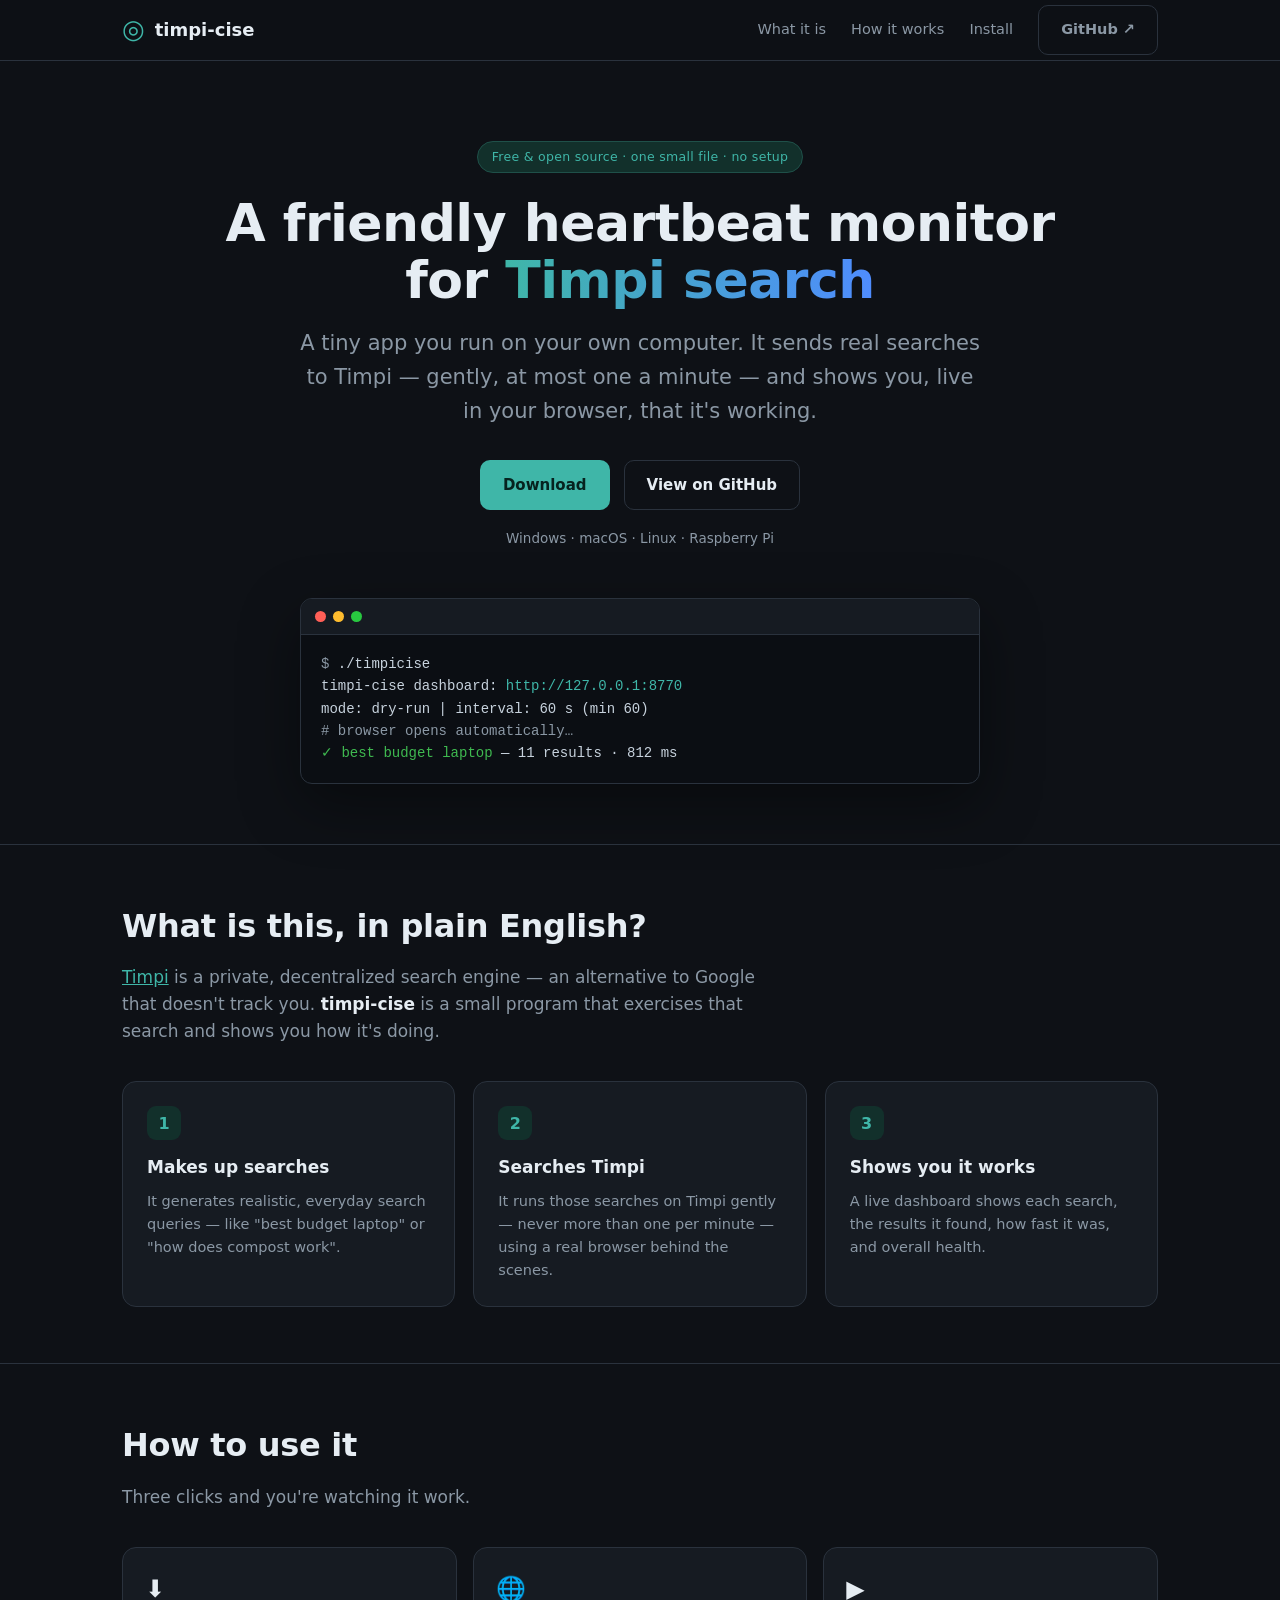
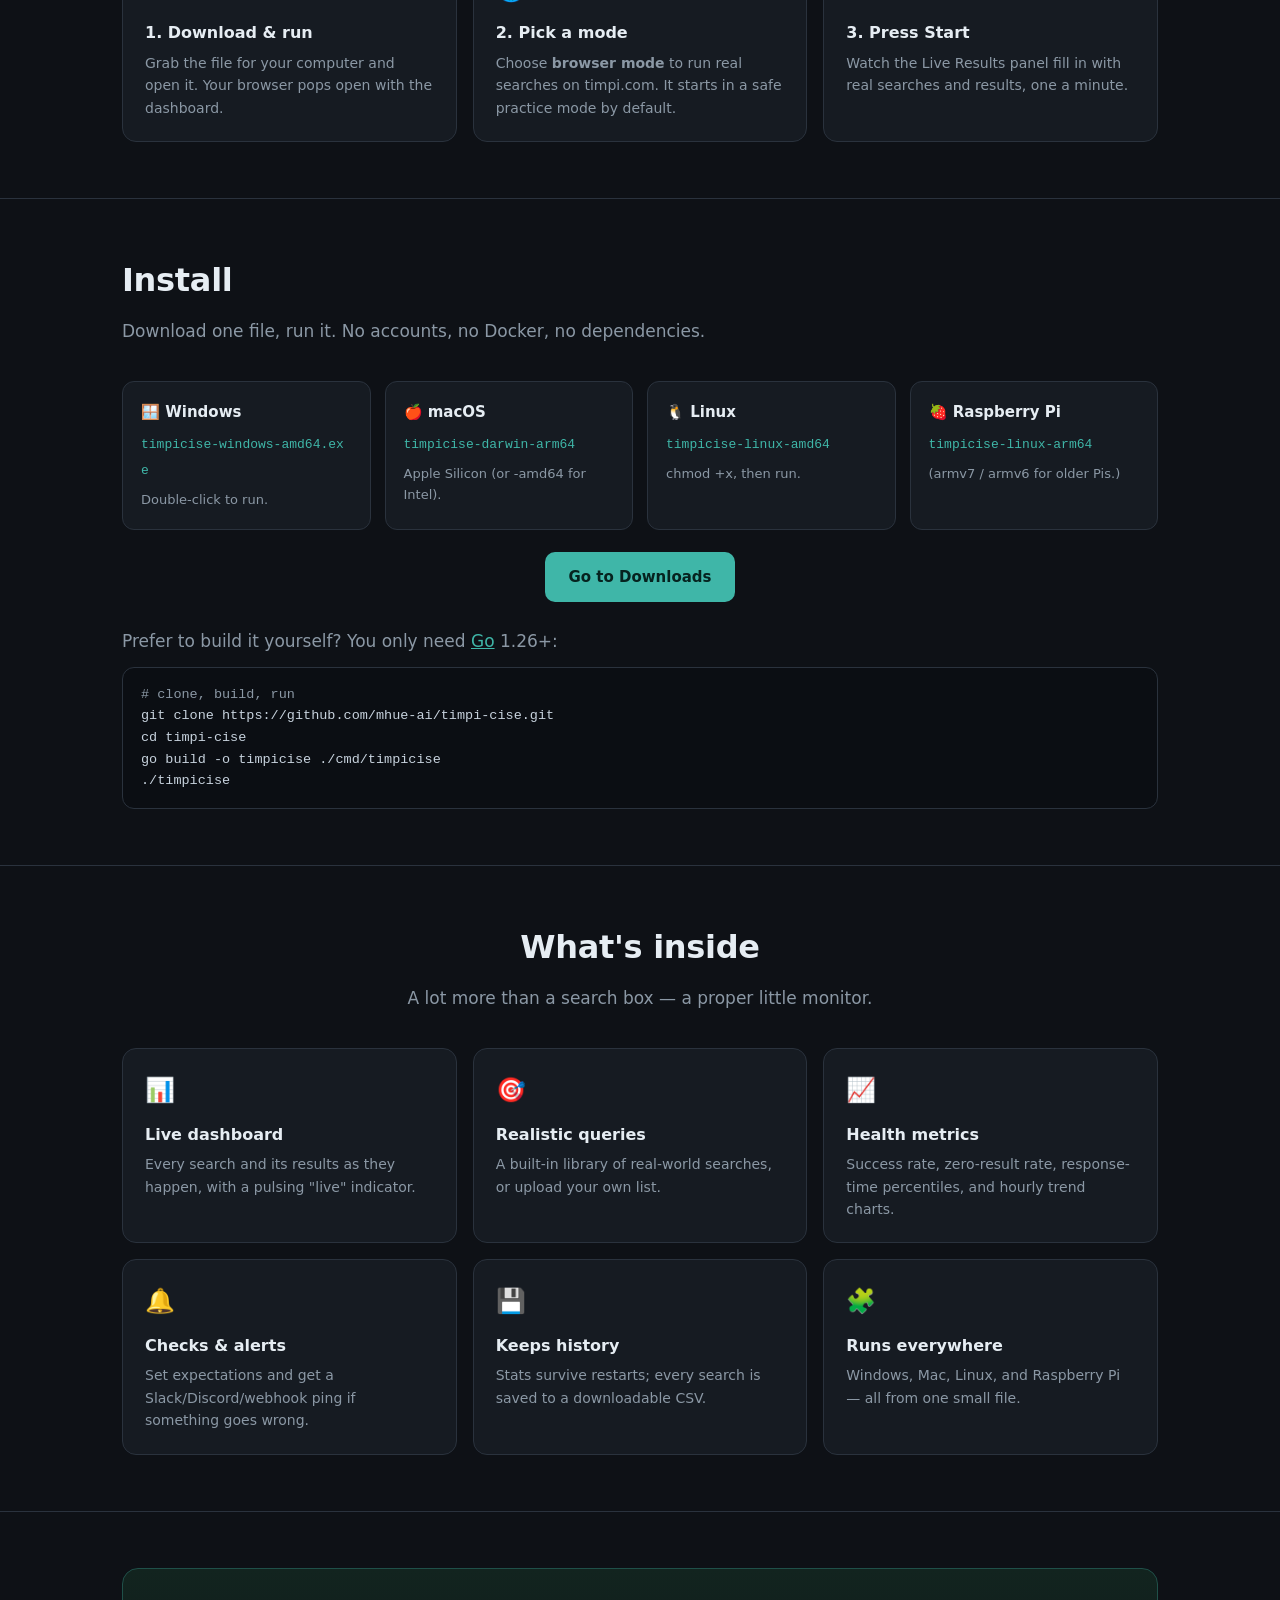
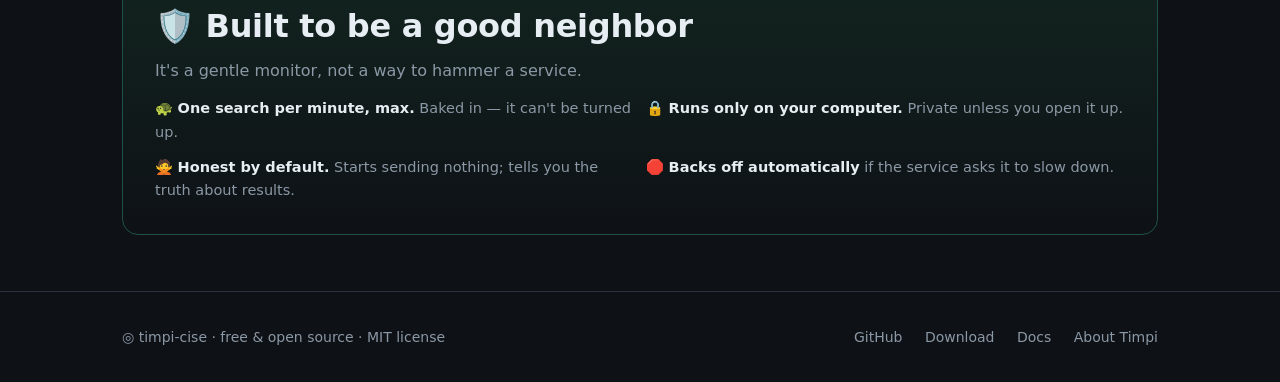
==== docs/index.html @ 6731b407 "Rewrite README in plain language and add a landing-page website - README: lead with a simple "what i" ====
<!doctype html>
<html lang="en">
<head>
<meta charset="utf-8" />
<meta name="viewport" content="width=device-width, initial-scale=1" />
<title>timpi-cise — a friendly heartbeat monitor for Timpi search</title>
<meta name="description" content="A tiny app that runs real searches on Timpi and shows you, live in your browser, that it's working. One file, no setup, runs on Windows, Mac, Linux, and Raspberry Pi." />
<style>
  :root {
    --bg:#0e1116; --panel:#161b22; --panel2:#1c232d; --line:#2a323d;
    --text:#e6edf3; --muted:#8b98a5; --accent:#3fb6a8; --accent2:#4f8cff;
    --ok:#3fb950; --warn:#d29922; --red:#ff5c6c;
    --maxw:1080px;
  }
  * { box-sizing:border-box; }
  html { scroll-behavior:smooth; }
  body {
    margin:0; background:var(--bg); color:var(--text);
    font-family:system-ui,-apple-system,"Segoe UI",Roboto,sans-serif; line-height:1.6;
  }
  a { color:var(--accent); }
  .wrap { max-width:var(--maxw); margin:0 auto; padding:0 22px; }

  /* Nav */
  nav {
    position:sticky; top:0; z-index:10; backdrop-filter:blur(8px);
    background:rgba(14,17,22,.8); border-bottom:1px solid var(--line);
  }
  .navrow { display:flex; align-items:center; justify-content:space-between; height:60px; }
  .logo { display:flex; align-items:center; gap:10px; font-weight:700; font-size:18px; }
  .logo .mark { color:var(--accent); font-size:26px; }
  .navlinks a { color:var(--muted); text-decoration:none; margin-left:20px; font-size:14.5px; }
  .navlinks a:hover { color:var(--text); }

  /* Buttons */
  .btn {
    display:inline-block; padding:12px 22px; border-radius:10px; font-weight:600;
    text-decoration:none; font-size:15px; border:1px solid transparent; transition:.15s;
  }
  .btn-primary { background:var(--accent); color:#06231f; }
  .btn-primary:hover { filter:brightness(1.1); }
  .btn-ghost { background:transparent; border-color:var(--line); color:var(--text); }
  .btn-ghost:hover { border-color:var(--accent); }

  /* Hero */
  .hero { text-align:center; padding:80px 0 60px; }
  .hero .pill {
    display:inline-block; font-size:12.5px; color:var(--accent); background:#12302b;
    border:1px solid #1f5049; padding:5px 14px; border-radius:999px; margin-bottom:22px; letter-spacing:.3px;
  }
  .hero h1 { font-size:clamp(30px,5vw,52px); line-height:1.1; margin:0 0 18px; letter-spacing:-.5px; }
  .hero h1 .grad { background:linear-gradient(90deg,var(--accent),var(--accent2)); -webkit-background-clip:text; background-clip:text; color:transparent; }
  .hero p.lead { font-size:clamp(17px,2.2vw,21px); color:var(--muted); max-width:680px; margin:0 auto 32px; }
  .cta { display:flex; gap:14px; justify-content:center; flex-wrap:wrap; }
  .subnote { color:var(--muted); font-size:13.5px; margin-top:18px; }

  /* Terminal mock */
  .mock {
    max-width:680px; margin:48px auto 0; background:#0b0e13; border:1px solid var(--line);
    border-radius:12px; overflow:hidden; text-align:left; box-shadow:0 20px 60px rgba(0,0,0,.4);
  }
  .mock .bar { display:flex; gap:7px; padding:12px 14px; border-bottom:1px solid var(--line); background:var(--panel); }
  .mock .bar span { width:11px; height:11px; border-radius:50%; }
  .mock .code { padding:18px 20px; font-family:ui-monospace,"SF Mono",Menlo,Consolas,monospace; font-size:14px; color:#c7d2dd; }
  .mock .code .c { color:var(--muted); }
  .mock .code .g { color:var(--ok); }
  .mock .code .a { color:var(--accent); }

  /* Sections */
  section { padding:56px 0; border-top:1px solid var(--line); }
  h2 { font-size:clamp(24px,3.5vw,32px); margin:0 0 12px; letter-spacing:-.3px; }
  .lead-sub { color:var(--muted); max-width:640px; margin:0 0 36px; font-size:17px; }
  .center { text-align:center; }
  .center .lead-sub { margin-left:auto; margin-right:auto; }

  /* Steps */
  .steps { display:grid; grid-template-columns:repeat(3,1fr); gap:18px; }
  .step { background:var(--panel); border:1px solid var(--line); border-radius:14px; padding:24px; }
  .step .n { width:34px; height:34px; border-radius:9px; background:#12302b; color:var(--accent); font-weight:700;
    display:flex; align-items:center; justify-content:center; margin-bottom:14px; }
  .step h3 { margin:0 0 8px; font-size:17px; }
  .step p { margin:0; color:var(--muted); font-size:14.5px; }

  /* Features */
  .grid { display:grid; grid-template-columns:repeat(3,1fr); gap:16px; }
  .card { background:var(--panel); border:1px solid var(--line); border-radius:14px; padding:22px; }
  .card .ico { font-size:24px; margin-bottom:12px; }
  .card h3 { margin:0 0 6px; font-size:16px; }
  .card p { margin:0; color:var(--muted); font-size:14px; }

  /* Install */
  .os-grid { display:grid; grid-template-columns:repeat(auto-fit,minmax(200px,1fr)); gap:14px; margin-bottom:22px; }
  .os { background:var(--panel); border:1px solid var(--line); border-radius:12px; padding:18px; }
  .os h4 { margin:0 0 6px; font-size:15px; }
  .os code { color:var(--accent); font-size:13px; word-break:break-all; }
  pre {
    background:#0b0e13; border:1px solid var(--line); border-radius:12px; padding:16px 18px;
    overflow-x:auto; font-size:13.5px; color:#c7d2dd; margin:0;
  }
  pre .c { color:var(--muted); }

  /* Safety */
  .safety { background:linear-gradient(180deg,#12241f,#0e1116); border:1px solid #1f5049; border-radius:16px; padding:32px; }
  .safety ul { margin:14px 0 0; padding-left:0; list-style:none; display:grid; grid-template-columns:1fr 1fr; gap:12px; }
  .safety li { color:var(--muted); font-size:14.5px; }
  .safety li b { color:var(--text); }

  footer { border-top:1px solid var(--line); padding:34px 0; color:var(--muted); font-size:14px; }
  .footrow { display:flex; justify-content:space-between; flex-wrap:wrap; gap:12px; align-items:center; }
  footer a { color:var(--muted); text-decoration:none; margin-left:18px; }
  footer a:hover { color:var(--text); }

  @media (max-width:760px) {
    .steps, .grid { grid-template-columns:1fr; }
    .safety ul { grid-template-columns:1fr; }
    .navlinks a:not(.btn) { display:none; }
  }
</style>
</head>
<body>

<nav>
  <div class="wrap navrow">
    <div class="logo"><span class="mark">◎</span> timpi-cise</div>
    <div class="navlinks">
      <a href="#what">What it is</a>
      <a href="#how">How it works</a>
      <a href="#install">Install</a>
      <a class="btn btn-ghost" href="https://github.com/mhue-ai/timpi-cise">GitHub ↗</a>
    </div>
  </div>
</nav>

<header class="hero">
  <div class="wrap">
    <span class="pill">Free &amp; open source · one small file · no setup</span>
    <h1>A friendly heartbeat monitor<br />for <span class="grad">Timpi search</span></h1>
    <p class="lead">A tiny app you run on your own computer. It sends real searches to Timpi
      — gently, at most one a minute — and shows you, live in your browser, that it's working.</p>
    <div class="cta">
      <a class="btn btn-primary" href="https://github.com/mhue-ai/timpi-cise/releases/latest">Download</a>
      <a class="btn btn-ghost" href="https://github.com/mhue-ai/timpi-cise">View on GitHub</a>
    </div>
    <p class="subnote">Windows · macOS · Linux · Raspberry Pi</p>

    <div class="mock" role="img" aria-label="Terminal showing the app starting and opening a dashboard">
      <div class="bar"><span style="background:#ff5f57"></span><span style="background:#febc2e"></span><span style="background:#28c840"></span></div>
      <div class="code">
        <span class="c">$</span> ./timpicise<br />
        timpi-cise dashboard: <span class="a">http://127.0.0.1:8770</span><br />
        mode: dry-run | interval: 60 s (min 60)<br />
        <span class="c"># browser opens automatically…</span><br />
        <span class="g">✓ best budget laptop</span> — 11 results · 812 ms
      </div>
    </div>
  </div>
</header>

<section id="what">
  <div class="wrap">
    <h2>What is this, in plain English?</h2>
    <p class="lead-sub"><a href="https://timpi.io">Timpi</a> is a private, decentralized search
      engine — an alternative to Google that doesn't track you. <b style="color:var(--text)">timpi-cise</b>
      is a small program that exercises that search and shows you how it's doing.</p>
    <div class="steps">
      <div class="step">
        <div class="n">1</div>
        <h3>Makes up searches</h3>
        <p>It generates realistic, everyday search queries — like "best budget laptop" or "how does compost work".</p>
      </div>
      <div class="step">
        <div class="n">2</div>
        <h3>Searches Timpi</h3>
        <p>It runs those searches on Timpi gently — never more than one per minute — using a real browser behind the scenes.</p>
      </div>
      <div class="step">
        <div class="n">3</div>
        <h3>Shows you it works</h3>
        <p>A live dashboard shows each search, the results it found, how fast it was, and overall health.</p>
      </div>
    </div>
  </div>
</section>

<section id="how">
  <div class="wrap">
    <h2>How to use it</h2>
    <p class="lead-sub">Three clicks and you're watching it work.</p>
    <div class="grid">
      <div class="card"><div class="ico">⬇️</div><h3>1. Download &amp; run</h3><p>Grab the file for your computer and open it. Your browser pops open with the dashboard.</p></div>
      <div class="card"><div class="ico">🌐</div><h3>2. Pick a mode</h3><p>Choose <b>browser mode</b> to run real searches on timpi.com. It starts in a safe practice mode by default.</p></div>
      <div class="card"><div class="ico">▶️</div><h3>3. Press Start</h3><p>Watch the Live Results panel fill in with real searches and results, one a minute.</p></div>
    </div>
  </div>
</section>

<section id="install">
  <div class="wrap">
    <h2>Install</h2>
    <p class="lead-sub">Download one file, run it. No accounts, no Docker, no dependencies.</p>
    <div class="os-grid">
      <div class="os"><h4>🪟 Windows</h4><code>timpicise-windows-amd64.exe</code><p style="color:var(--muted);font-size:13px;margin:8px 0 0">Double-click to run.</p></div>
      <div class="os"><h4>🍎 macOS</h4><code>timpicise-darwin-arm64</code><p style="color:var(--muted);font-size:13px;margin:8px 0 0">Apple Silicon (or -amd64 for Intel).</p></div>
      <div class="os"><h4>🐧 Linux</h4><code>timpicise-linux-amd64</code><p style="color:var(--muted);font-size:13px;margin:8px 0 0">chmod +x, then run.</p></div>
      <div class="os"><h4>🍓 Raspberry Pi</h4><code>timpicise-linux-arm64</code><p style="color:var(--muted);font-size:13px;margin:8px 0 0">(armv7 / armv6 for older Pis.)</p></div>
    </div>
    <div style="text-align:center;margin-bottom:26px">
      <a class="btn btn-primary" href="https://github.com/mhue-ai/timpi-cise/releases/latest">Go to Downloads</a>
    </div>
    <p class="lead-sub" style="margin-bottom:12px">Prefer to build it yourself? You only need <a href="https://go.dev/dl/">Go</a> 1.26+:</p>
    <pre><span class="c"># clone, build, run</span>
git clone https://github.com/mhue-ai/timpi-cise.git
cd timpi-cise
go build -o timpicise ./cmd/timpicise
./timpicise</pre>
  </div>
</section>

<section>
  <div class="wrap center">
    <h2>What's inside</h2>
    <p class="lead-sub">A lot more than a search box — a proper little monitor.</p>
    <div class="grid" style="text-align:left">
      <div class="card"><div class="ico">📊</div><h3>Live dashboard</h3><p>Every search and its results as they happen, with a pulsing "live" indicator.</p></div>
      <div class="card"><div class="ico">🎯</div><h3>Realistic queries</h3><p>A built-in library of real-world searches, or upload your own list.</p></div>
      <div class="card"><div class="ico">📈</div><h3>Health metrics</h3><p>Success rate, zero-result rate, response-time percentiles, and hourly trend charts.</p></div>
      <div class="card"><div class="ico">🔔</div><h3>Checks &amp; alerts</h3><p>Set expectations and get a Slack/Discord/webhook ping if something goes wrong.</p></div>
      <div class="card"><div class="ico">💾</div><h3>Keeps history</h3><p>Stats survive restarts; every search is saved to a downloadable CSV.</p></div>
      <div class="card"><div class="ico">🧩</div><h3>Runs everywhere</h3><p>Windows, Mac, Linux, and Raspberry Pi — all from one small file.</p></div>
    </div>
  </div>
</section>

<section>
  <div class="wrap">
    <div class="safety">
      <h2 style="margin-bottom:6px">🛡️ Built to be a good neighbor</h2>
      <p style="color:var(--muted);margin:0">It's a gentle monitor, not a way to hammer a service.</p>
      <ul>
        <li>🐢 <b>One search per minute, max.</b> Baked in — it can't be turned up.</li>
        <li>🔒 <b>Runs only on your computer.</b> Private unless you open it up.</li>
        <li>🙅 <b>Honest by default.</b> Starts sending nothing; tells you the truth about results.</li>
        <li>🛑 <b>Backs off automatically</b> if the service asks it to slow down.</li>
      </ul>
    </div>
  </div>
</section>

<footer>
  <div class="wrap footrow">
    <div>◎ timpi-cise · free &amp; open source · MIT license</div>
    <div>
      <a href="https://github.com/mhue-ai/timpi-cise">GitHub</a>
      <a href="https://github.com/mhue-ai/timpi-cise/releases/latest">Download</a>
      <a href="https://github.com/mhue-ai/timpi-cise/blob/main/DETAILS.md">Docs</a>
      <a href="https://timpi.io">About Timpi</a>
    </div>
  </div>
</footer>

</body>
</html>
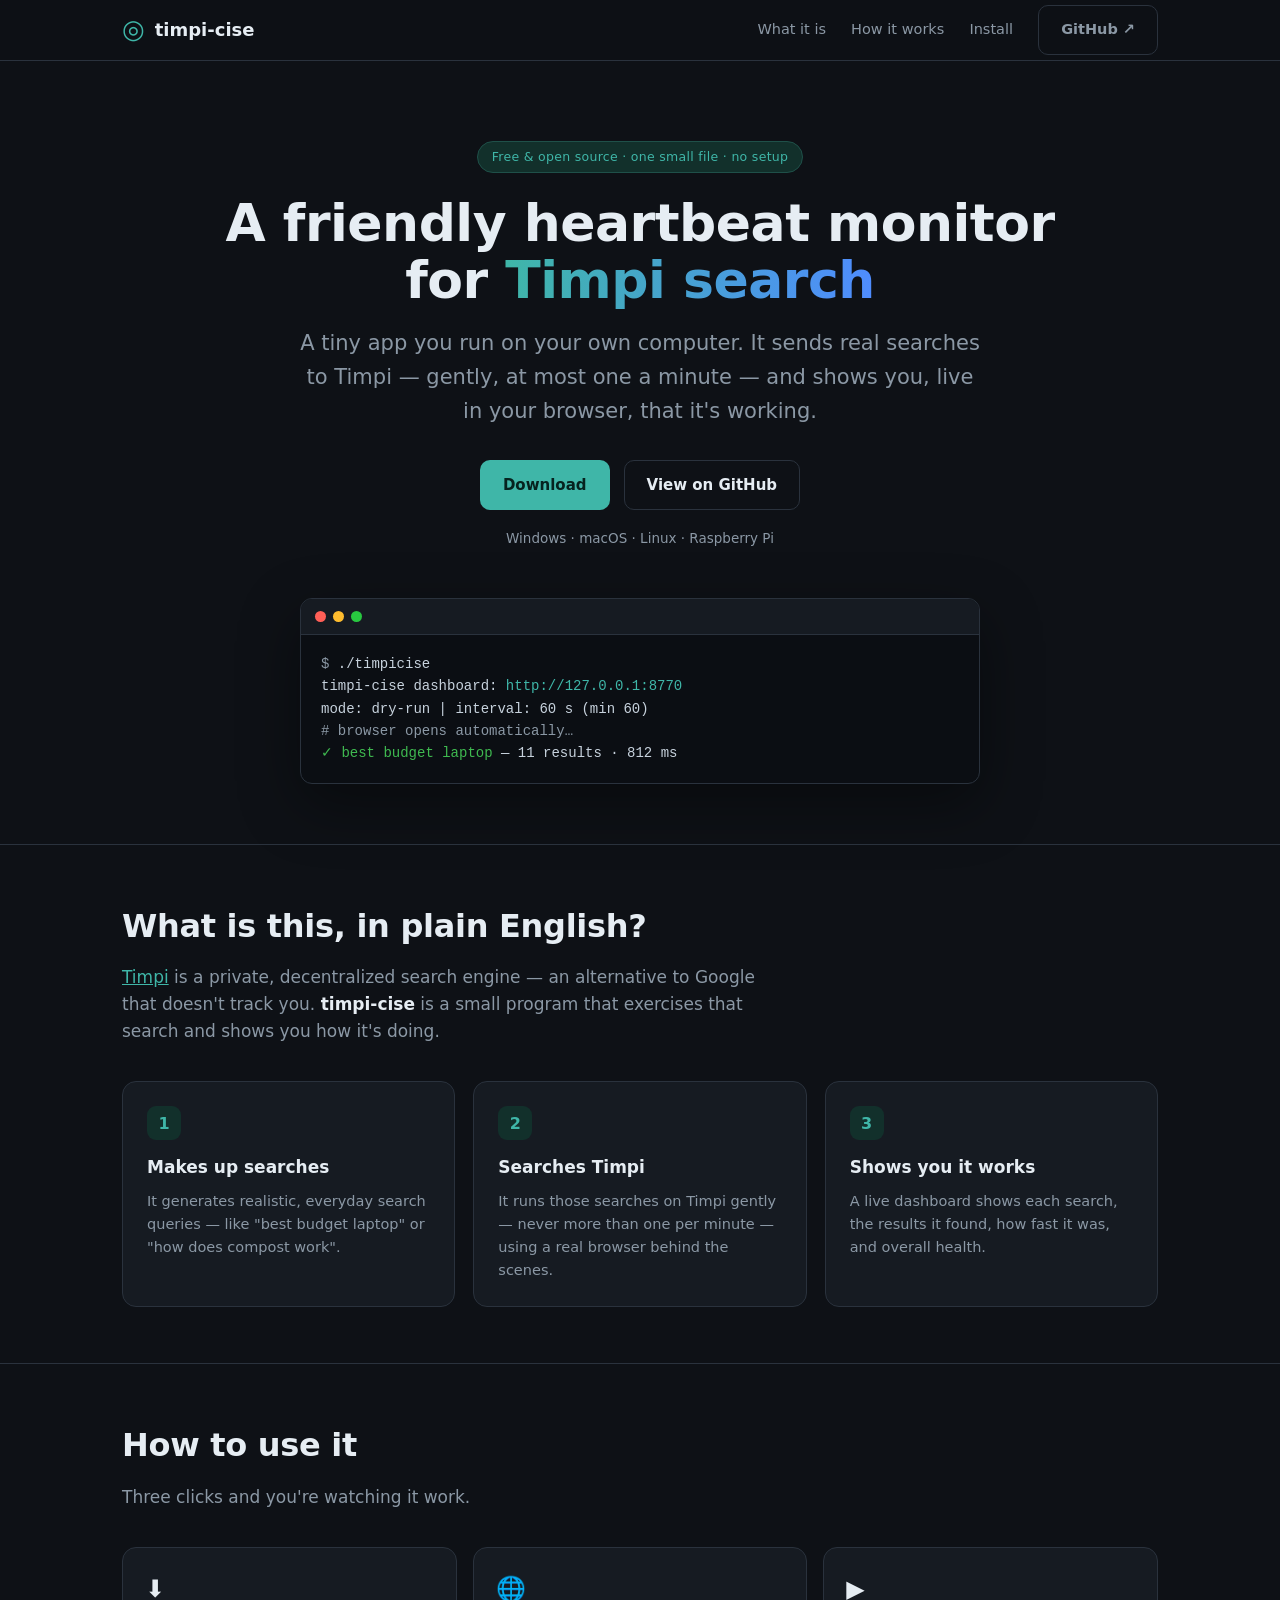
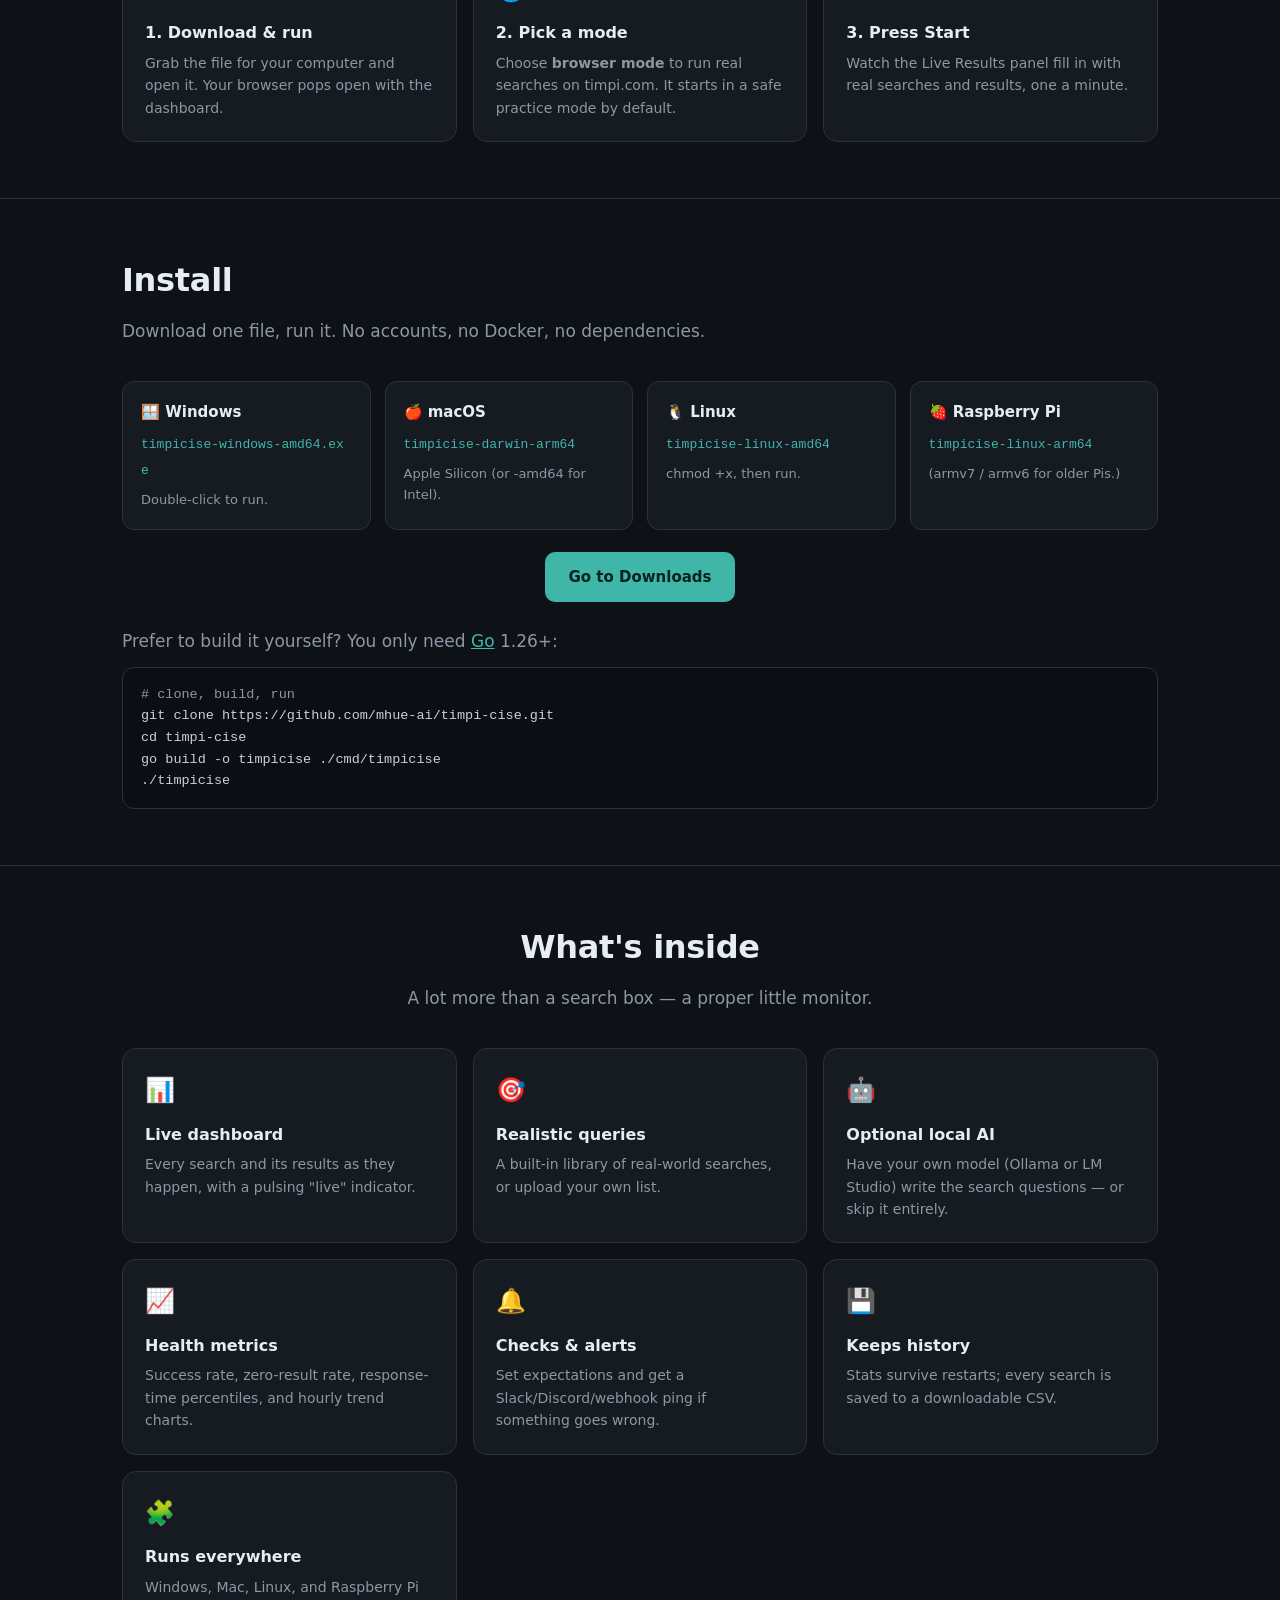
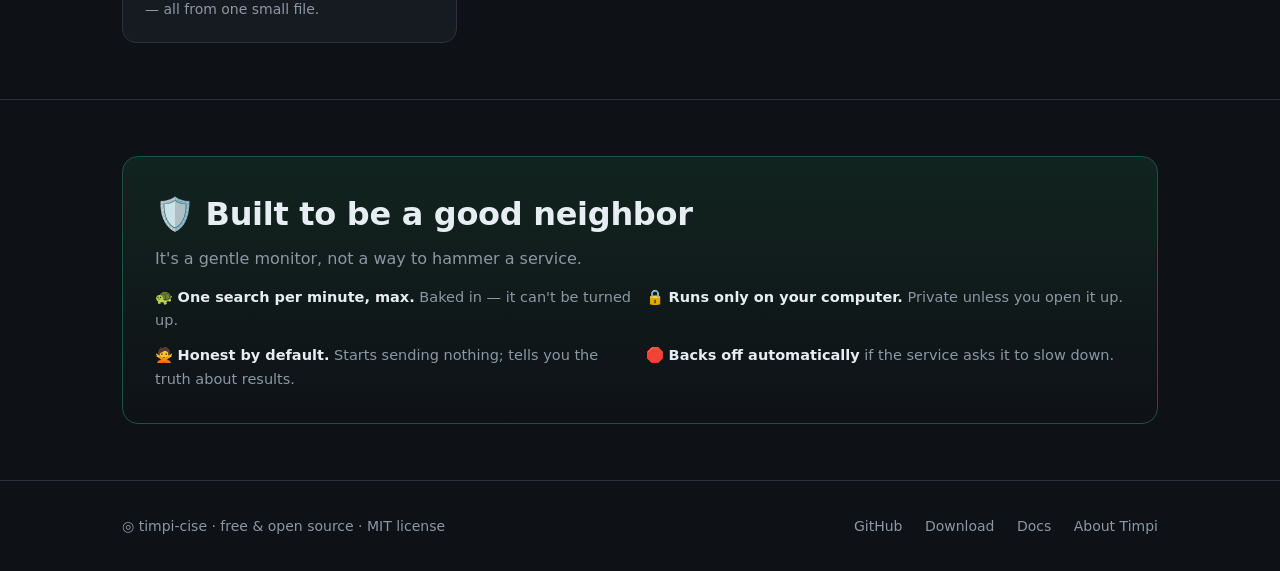
==== commit 71c64fb1: "Docs refresh: model picker, LM Studio, reasoning models, local-AI feature Bring the docs current wit" ====
--- a/docs/index.html
+++ b/docs/index.html
@@ -223,6 +223,7 @@
     <div class="grid" style="text-align:left">
       <div class="card"><div class="ico">📊</div><h3>Live dashboard</h3><p>Every search and its results as they happen, with a pulsing "live" indicator.</p></div>
       <div class="card"><div class="ico">🎯</div><h3>Realistic queries</h3><p>A built-in library of real-world searches, or upload your own list.</p></div>
+      <div class="card"><div class="ico">🤖</div><h3>Optional local AI</h3><p>Have your own model (Ollama or LM Studio) write the search questions — or skip it entirely.</p></div>
       <div class="card"><div class="ico">📈</div><h3>Health metrics</h3><p>Success rate, zero-result rate, response-time percentiles, and hourly trend charts.</p></div>
       <div class="card"><div class="ico">🔔</div><h3>Checks &amp; alerts</h3><p>Set expectations and get a Slack/Discord/webhook ping if something goes wrong.</p></div>
       <div class="card"><div class="ico">💾</div><h3>Keeps history</h3><p>Stats survive restarts; every search is saved to a downloadable CSV.</p></div>
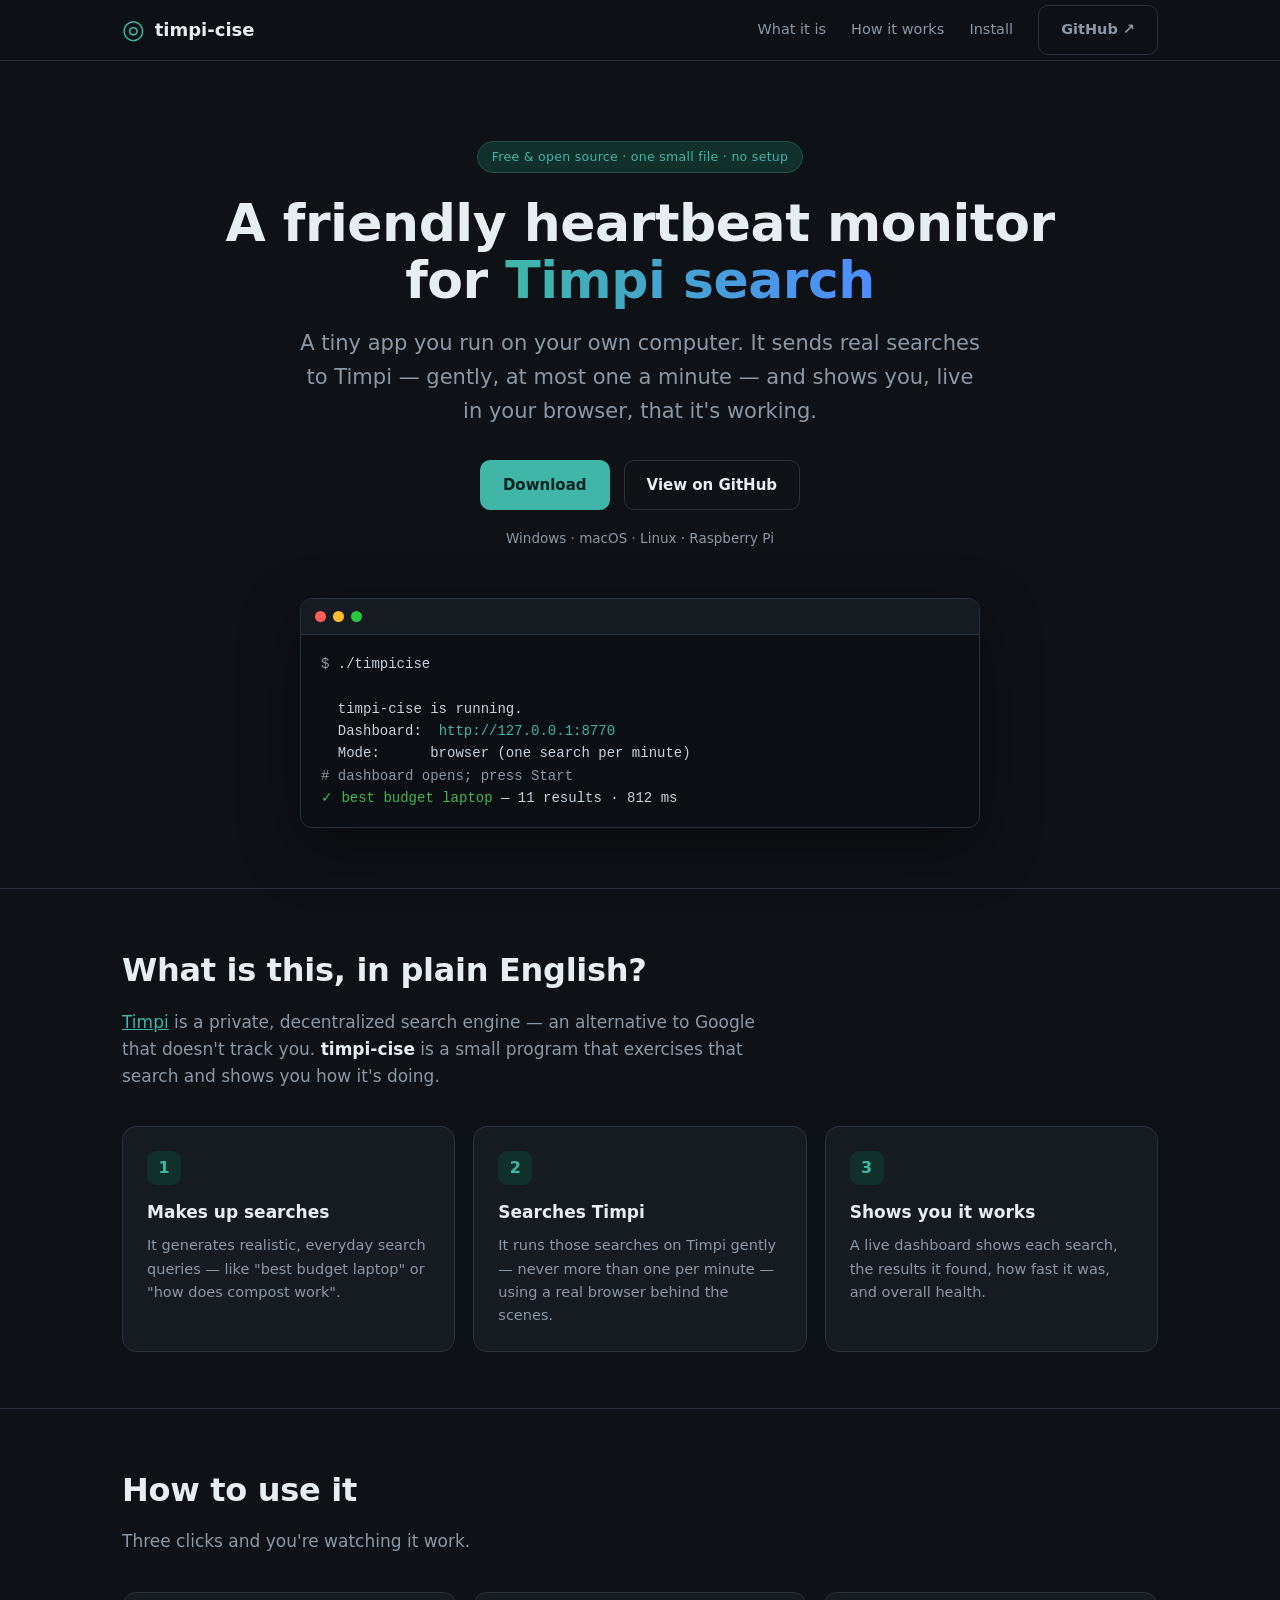
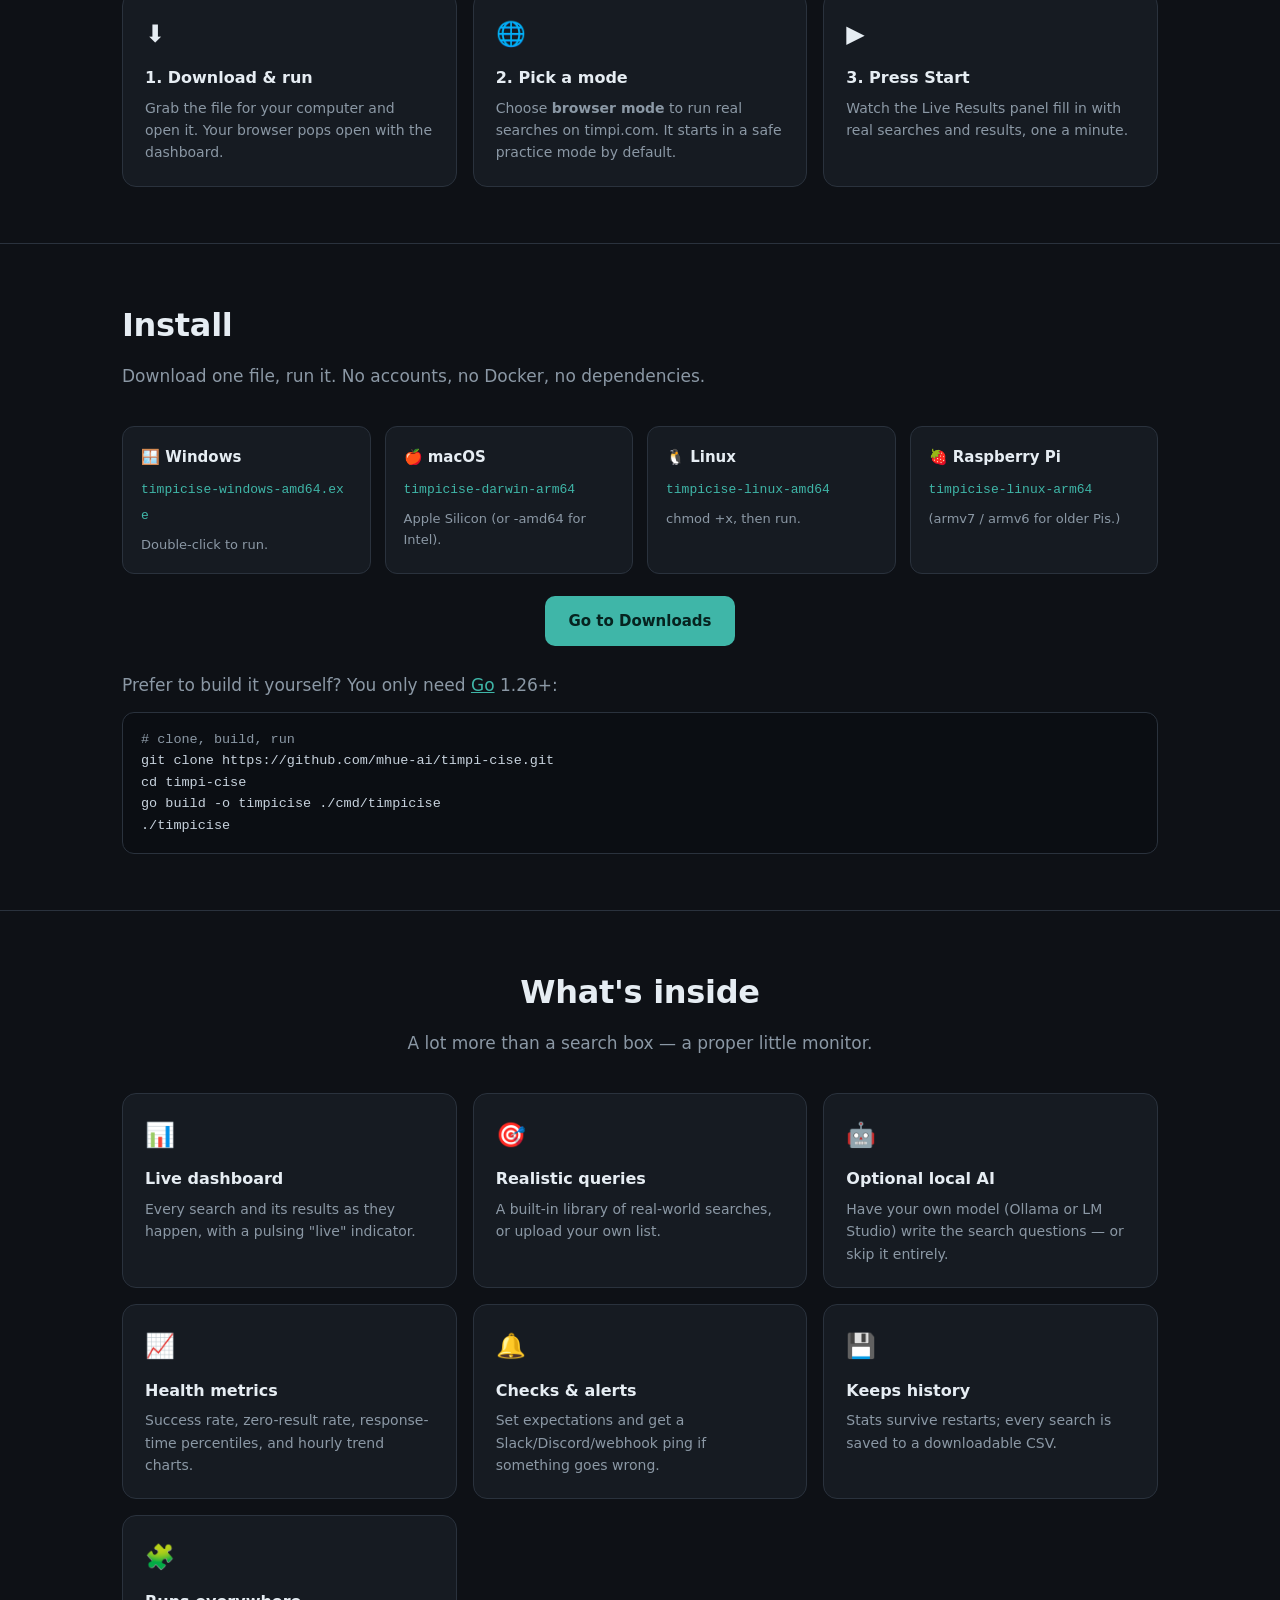
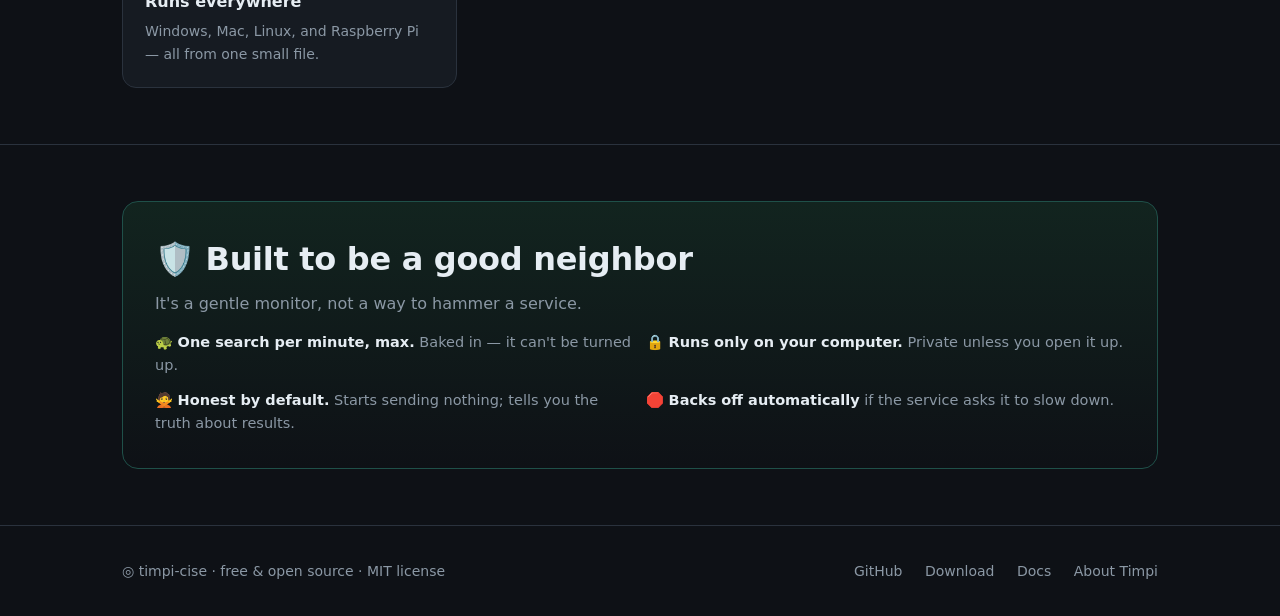
==== commit ec4bb12f: "Docs: link the website and update the terminal mock for the new default - README: add a Website / Do" ====
--- a/docs/index.html
+++ b/docs/index.html
@@ -147,9 +147,11 @@
       <div class="bar"><span style="background:#ff5f57"></span><span style="background:#febc2e"></span><span style="background:#28c840"></span></div>
       <div class="code">
         <span class="c">$</span> ./timpicise<br />
-        timpi-cise dashboard: <span class="a">http://127.0.0.1:8770</span><br />
-        mode: dry-run | interval: 60 s (min 60)<br />
-        <span class="c"># browser opens automatically…</span><br />
+        <br />
+        &nbsp;&nbsp;timpi-cise is running.<br />
+        &nbsp;&nbsp;Dashboard:&nbsp;&nbsp;<span class="a">http://127.0.0.1:8770</span><br />
+        &nbsp;&nbsp;Mode:&nbsp;&nbsp;&nbsp;&nbsp;&nbsp;&nbsp;browser (one search per minute)<br />
+        <span class="c"># dashboard opens; press Start</span><br />
         <span class="g">✓ best budget laptop</span> — 11 results · 812 ms
       </div>
     </div>
